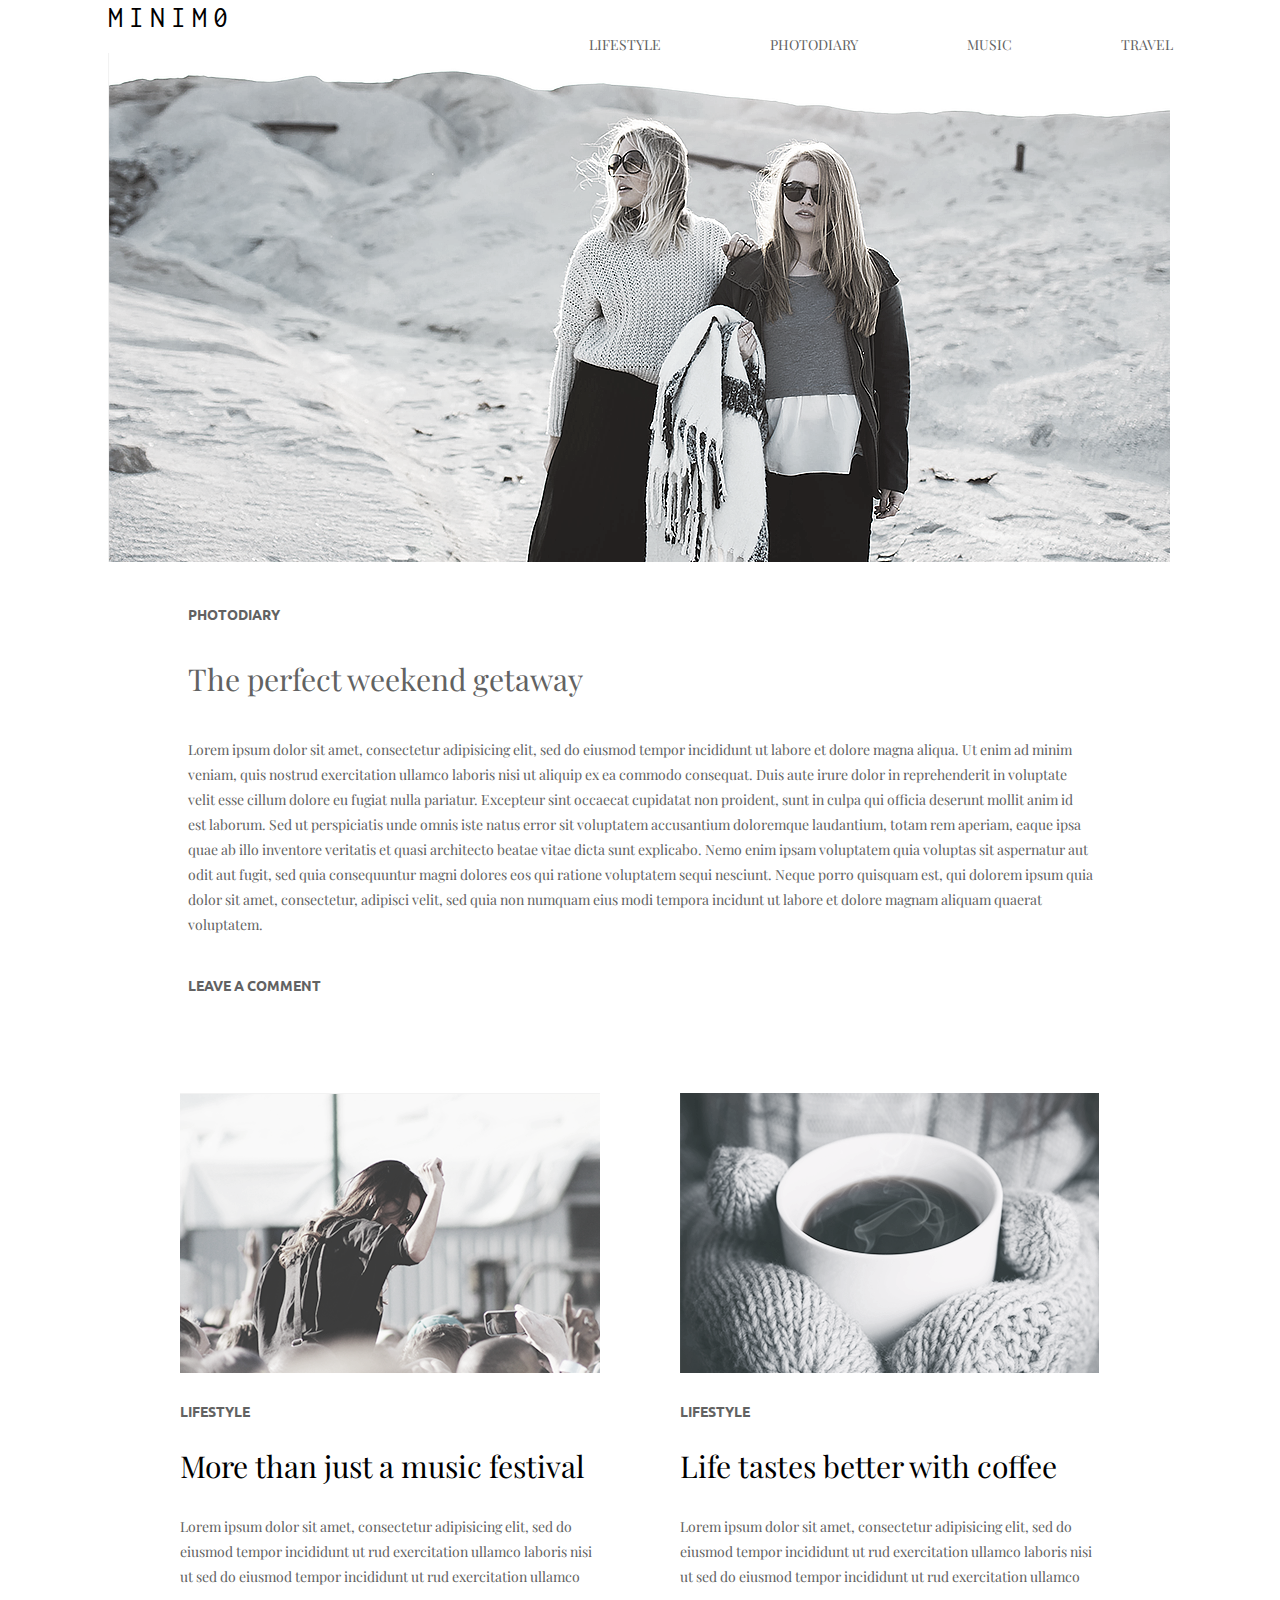
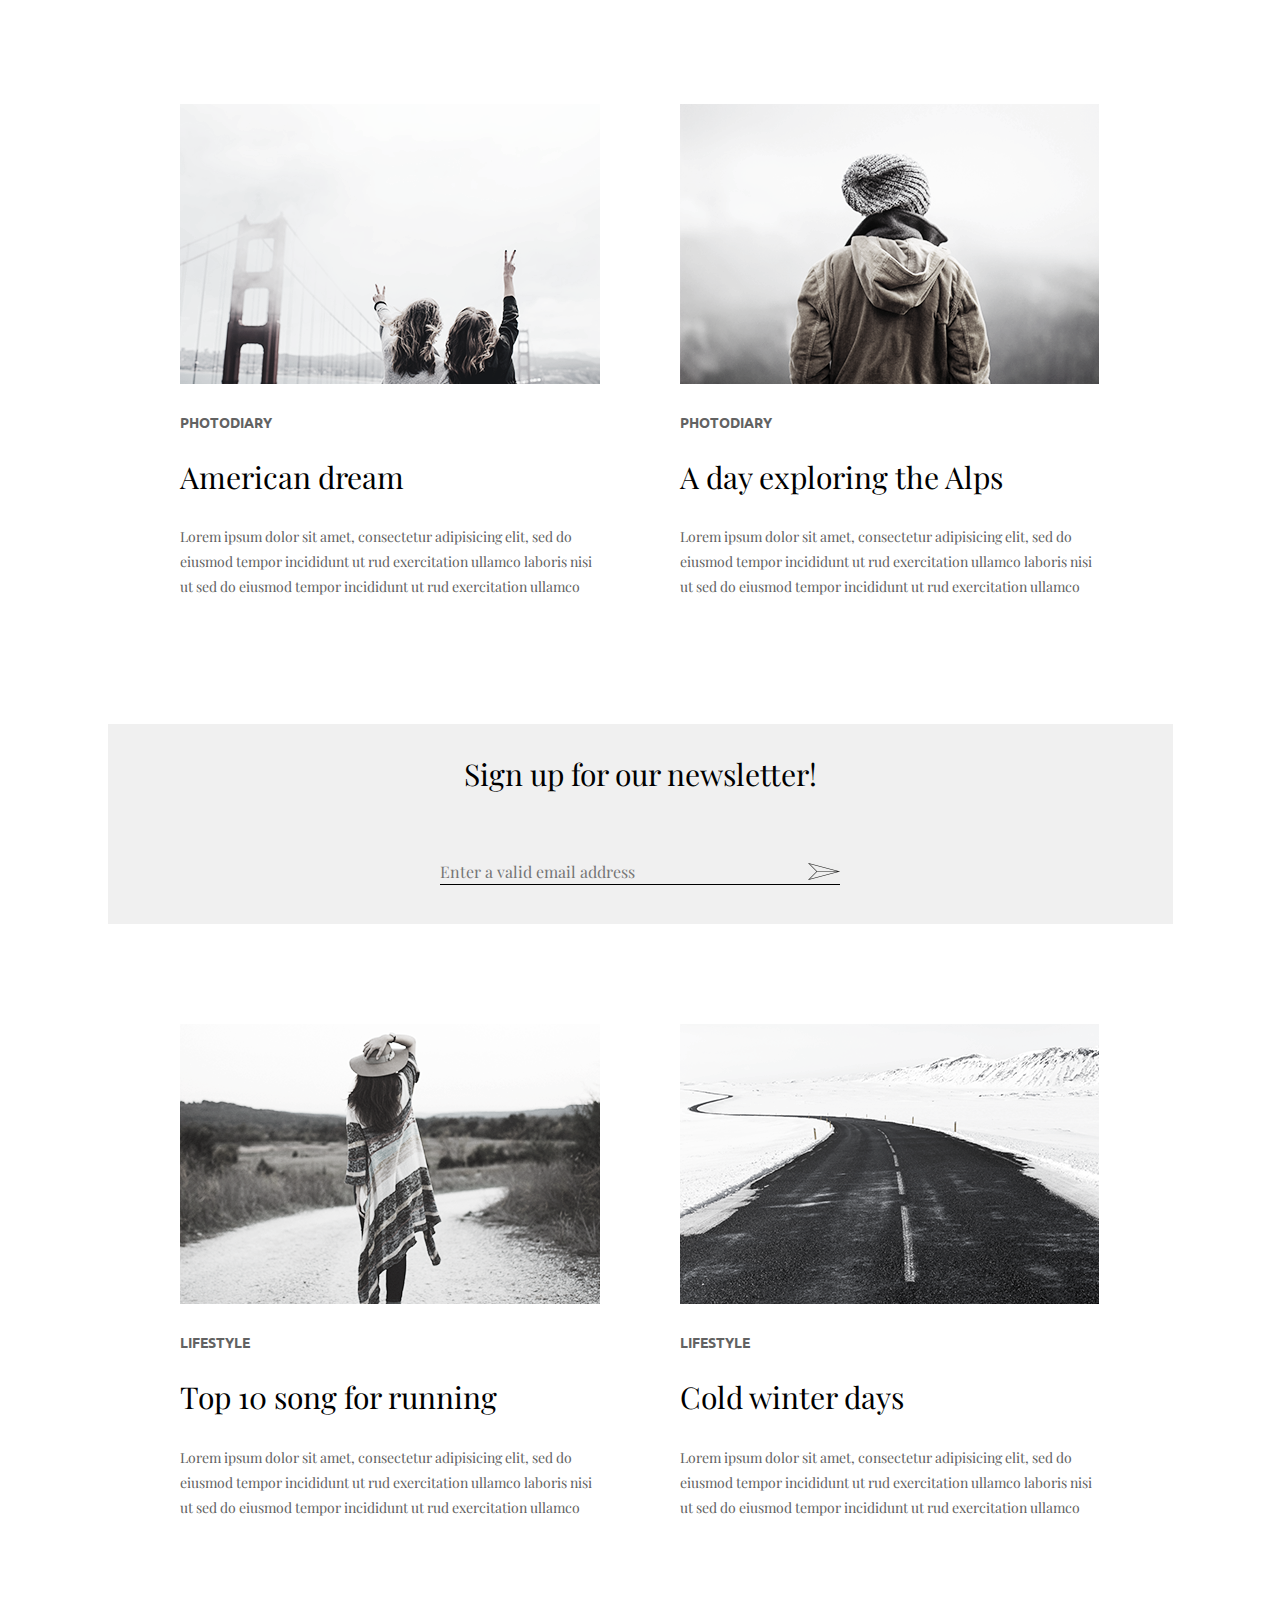
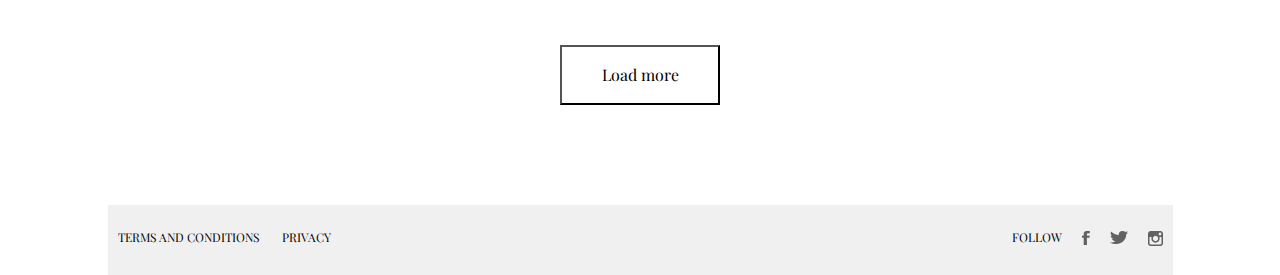
==== index.html @ f2d50d60 "Update index.html" ====
<!DOCTYPE html>
<html lang="en">
  <head>
    <meta charset="UTF-8" />
    <meta name="viewport" content="width=device-width, initial-scale=1.0 shrink-to-fit=no"/>
    <link rel="stylesheet" href="css/normalize.css" />
    <link rel="stylesheet" href="css/style.css" />
    <link rel="shortcut icon" href="img/favicon.png" type="image/x-icon" />
    <title>Minimo</title>
  </head>
  <body>

<div class="container">
  <!-- Start block header -->
  <header class="header">
    <nav class="header__menu">
      <ul class="header__ul">
        <li class="header__logo">minim0</li>
        <li class="header__li"><a href="#lifestyle">lifestyle</a></li>
        <li class="header__li"><a href="#photodiary">photodiary</a></li>
        <li class="header__li"><a href="#music">music</a></li>
        <li class="header__li"><a href="#travel">travel</a></li>
      </ul>
    </nav>
  <img class="header__img" src="img/image.png"></img>
</header>
<!-- End block header -->

<!-- Start block item -->
  <div class="item">
    <h4 class="item__h4"><a name="photodiary">photodiary</a></h4>
    <div class="item__title">The perfect weekend getaway</div>
    <div class="item__text">Lorem ipsum dolor sit amet, consectetur adipisicing elit, sed do eiusmod tempor incididunt ut labore et dolore magna aliqua. Ut enim ad minim veniam, quis nostrud exercitation ullamco laboris nisi ut aliquip ex ea commodo consequat. Duis aute irure dolor in reprehenderit in voluptate velit esse cillum dolore eu fugiat nulla pariatur. Excepteur sint occaecat cupidatat non proident, sunt in culpa qui officia deserunt mollit anim id est laborum. Sed ut perspiciatis unde omnis iste natus error sit voluptatem accusantium doloremque laudantium, totam rem aperiam, eaque ipsa quae ab illo inventore veritatis et quasi architecto beatae vitae dicta sunt explicabo. Nemo enim ipsam voluptatem quia voluptas sit aspernatur aut odit aut fugit, sed quia consequuntur magni dolores eos qui ratione voluptatem sequi nesciunt. Neque porro quisquam est, qui dolorem ipsum quia dolor sit amet, consectetur, adipisci velit, sed quia non numquam eius modi tempora incidunt ut labore et dolore magnam aliquam quaerat voluptatem.</div>
    <h4 class="item__h4">leave a comment</h4>
</div>

<!-- End block item -->

<!-- Start block cards -->
<div class="cards">
  <div class="cards_container">
    <div class="cards_box-1">
      <img src="img/img_1.png" alt="More than just a music festival">
      <h4 class="cards__h4"><a name="lifestyle">lifestyle</a></h4>
      <div class="cards__title">More than just a music festival</div>
      <div class="cards__text">Lorem ipsum dolor sit amet, consectetur adipisicing elit, sed do eiusmod tempor incididunt ut rud exercitation ullamco laboris nisi ut sed do eiusmod tempor incididunt ut rud exercitation ullamco</div>
    </div>
    <div class="cards_box-2">
      <img src="img/img_2.png" alt="Life tastes better with coffee">
      <h4 class="cards__h4"><a name="lifestyle">lifestyle</a></h4>
      <div class="cards__title">Life tastes better with coffee</div>
      <div class="cards__text">Lorem ipsum dolor sit amet, consectetur adipisicing elit, sed do eiusmod tempor incididunt ut rud exercitation ullamco laboris nisi ut sed do eiusmod tempor incididunt ut rud exercitation ullamco</div>
    </div>
    <div class="cards_box-3">
      <img src="img/img_3.png" alt="American dream">
      <h4 class="cards__h4"><a name="photodiary">photodiary</a></h4>
      <div class="cards__title">American dream</div>
      <div class="cards__text">Lorem ipsum dolor sit amet, consectetur adipisicing elit, sed do eiusmod tempor incididunt ut rud exercitation ullamco laboris nisi ut sed do eiusmod tempor incididunt ut rud exercitation ullamco</div>
    </div>
    <div class="cards_box-4">
      <img src="img/img_4.png" alt="A day exploring the Alps">
      <h4 class="cards__h4"><a name="photodiary">photodiary</a></h4>
      <div class="cards__title">A day exploring the Alps</div>
      <div class="cards__text">Lorem ipsum dolor sit amet, consectetur adipisicing elit, sed do eiusmod tempor incididunt ut rud exercitation ullamco laboris nisi ut sed do eiusmod tempor incididunt ut rud exercitation ullamco</div>
    </div>
  </div>
</div>
<!-- End block cards -->

<!-- Start block email -->
<div class="email">
  <div class="email__title">Sign up for our newsletter!</div>
  <form action="">
    <input type="email" placeholder="Enter a valid email address" class="email__placeholder">
    <button class="email__send"><img src="img/send.png" alt="send"></button>
  </form>
</div>
<!-- End block email -->

<!-- Start block cards -->
<div class="cards">
  <div class="cards_container">
    <div class="cards_box-1">
      <img src="img/img_5.png" alt="Top 10 song for running">
      <h4 class="cards__h4"><a name="lifestyle">lifestyle</a></h4>
      <div class="cards__title">Top 10 song for running</div>
      <div class="cards__text">Lorem ipsum dolor sit amet, consectetur adipisicing elit, sed do eiusmod tempor incididunt ut rud exercitation ullamco laboris nisi ut sed do eiusmod tempor incididunt ut rud exercitation ullamco</div>
    </div>
    <div class="cards_box-2">
      <img src="img/img_6.png" alt="Cold winter days">
      <h4 class="cards__h4"><a name="lifestyle">lifestyle</a></h4>
      <div class="cards__title">Cold winter days</div>
      <div class="cards__text">Lorem ipsum dolor sit amet, consectetur adipisicing elit, sed do eiusmod tempor incididunt ut rud exercitation ullamco laboris nisi ut sed do eiusmod tempor incididunt ut rud exercitation ullamco</div>
    </div>
  </div>
  <button class="cards__btn">Load more</button>
</div>
<!-- End block cards -->

<!-- Start block footer -->
<footer class="footer">
  <div class="footer__about">
    <nav class="footer__menu">
      <ul class="footer__ul">
        <div class="footer__left"> 
          <li class="footer__li">Terms and conditions</li>
          <li class="footer__li">Privacy</li>
          <li class="footer__li footer__icon"><img src="img/instagram.png" alt="instagram"></li>
          <li class="footer__li footer__icon"><img src="img/twitter.png" alt="twitter"></li>
          <li class="footer__li footer__icon"><img src="img/facebook.png" alt="facebook"></li>
          <li class="footer__li footer__icon">Follow</li>
      </div>
      </ul>
    </nav>
  </div>
</footer>
<!-- End block footer -->
</div>

    <script src="js/main.js"></script>
  </body>
</html>
---- css/style.css ----
/* fonts */
@import url("https://fonts.googleapis.com/css2?family=Inconsolata&display=swap");
@import url("https://fonts.googleapis.com/css2?family=Playfair+Display&display=swap");
@import url("https://fonts.googleapis.com/css2?family=Ubuntu:wght@300&display=swap");

* {
  margin: 0;
  padding: 0;
  box-sizing: border-box;
}

body {
  display: grid;
  place-items: center;
}

.container {
  max-width: 1065px;
}

.header__logo {
  font-family: "Inconsolata", monospace;
  text-transform: uppercase;
  font-size: 30px;
  letter-spacing: 6px;
  cursor: pointer;
  text-align: start;
}

.header__ul {
  list-style: none;
  text-transform: uppercase;
  font-family: "Playfair Display", serif;
  text-align: end;
  word-spacing: 105px;
}

.header__li {
  display: inline-block;
}

li > a {
  text-decoration: none;
  color: #626262;
  font-size: 14px;
  text-align: right;
}

a {
  text-decoration: none;
  color: #626262;
  font-size: 14px;
  text-align: right;
}

.header__img {
  max-width: 100%;
}

.item {
  max-width: 1065px;
  display: grid;
  grid-template-rows: repeat (4, 100px);
  row-gap: 40px;
  margin: 40px 0 100px 0;
  padding: 0 80px 0 80px;
}

.item__h4 {
  font-family: "Ubuntu", sans-serif;
  text-transform: uppercase;
  color: #626262;
  font-size: 14px;
  cursor: pointer;
}

.item__title {
  font-family: "Playfair Display", serif;
  color: #626262;
  font-size: 30px;
}

.item__text {
  font-family: "Playfair Display", serif;
  color: #626262;
  font-size: 14px;
  line-height: 25px;
}

.cards {
  margin-bottom: 100px;
  display: grid;
  row-gap: 100px;
}

.cards_box-1,
.cards_box-3 {
  display: grid;
  place-items: start end;
  row-gap: 30px;
}

.cards_box-2,
.cards_box-4 {
  display: grid;
  place-items: center start;
  row-gap: 30px;
}

.cards_container {
  display: grid;
  gap: 90px;
  column-gap: 80px;
  grid-template-columns: repeat(2, 1fr);
}

.cards__h4 {
  font-family: "Ubuntu", sans-serif;
  text-transform: uppercase;
  color: #626262;
  font-size: 14px;
  cursor: pointer;
  width: 420px;
}

.cards__title {
  font-family: "Playfair Display", serif;
  color: #000000;
  font-size: 30px;
  width: 420px;
}

.cards__text {
  font-family: "Playfair Display", serif;
  color: #626262;
  font-size: 14px;
  line-height: 25px;
  width: 420px;
  height: 100px;
}

.email {
  font-family: "Playfair Display", serif;
  background-color: #f0f0f0;
  display: grid;
  grid-template-rows: repeat(2, 1fr);
  align-items: center;
  justify-content: center;
  width: 100%;
  height: 200px;
  margin-bottom: 100px;
}

.email__title {
  font-size: 30px;
  text-align: center;
}

form {
  font-size: 16px;
  border-bottom: 1px solid #000;
  width: 400px;
}

.email__placeholder {
  border: none;
  color: #000;
  background-color: #f0f0f0;
  width: 300px;
}

.email__placeholder:active {
  border: none;
  color: #000;
  background-color: #f0f0f0;
  width: 300px;
}

.email__send {
  border: none;
  float: right;
  cursor: pointer;
}

.cards__btn {
  font-family: "Playfair Display", serif;
  width: 160px;
  height: 60px;
  margin: auto;
  background-color: white;
  cursor: pointer;
}

.footer {
  display: grid;
  grid-template-rows: repeat(1, 1fr);
  align-items: center;
  background-color: #f0f0f0;
  height: 70px;
  width: 100%;
}

.footer__left {
  font-family: "Playfair Display", serif;
  text-transform: uppercase;
  color: #000;
}

.footer__ul {
  list-style: none;
  text-transform: uppercase;
  font-family: "Playfair Display", serif;
  font-size: 12px;
}

.footer__li {
  display: inline-block;
  padding: 10px;
}

.footer__icon {
  float: right;
  cursor: pointer;
}
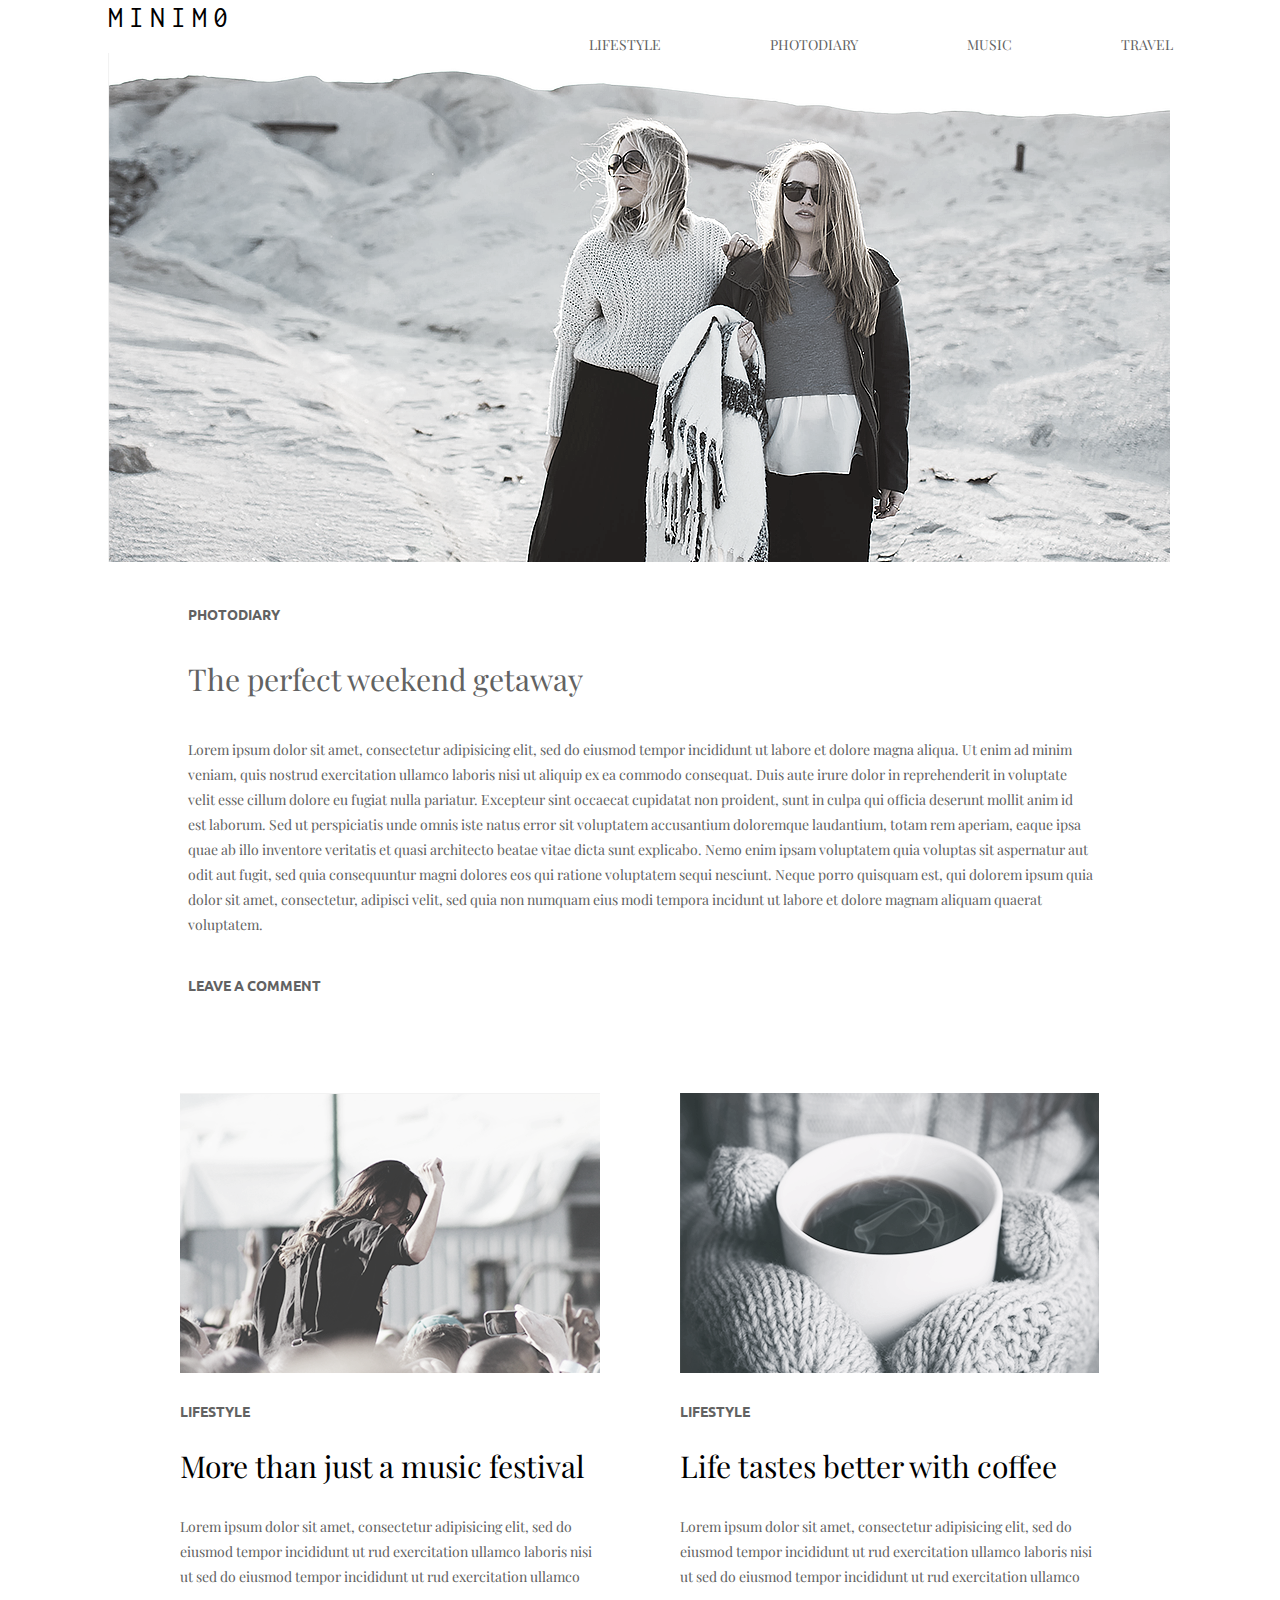
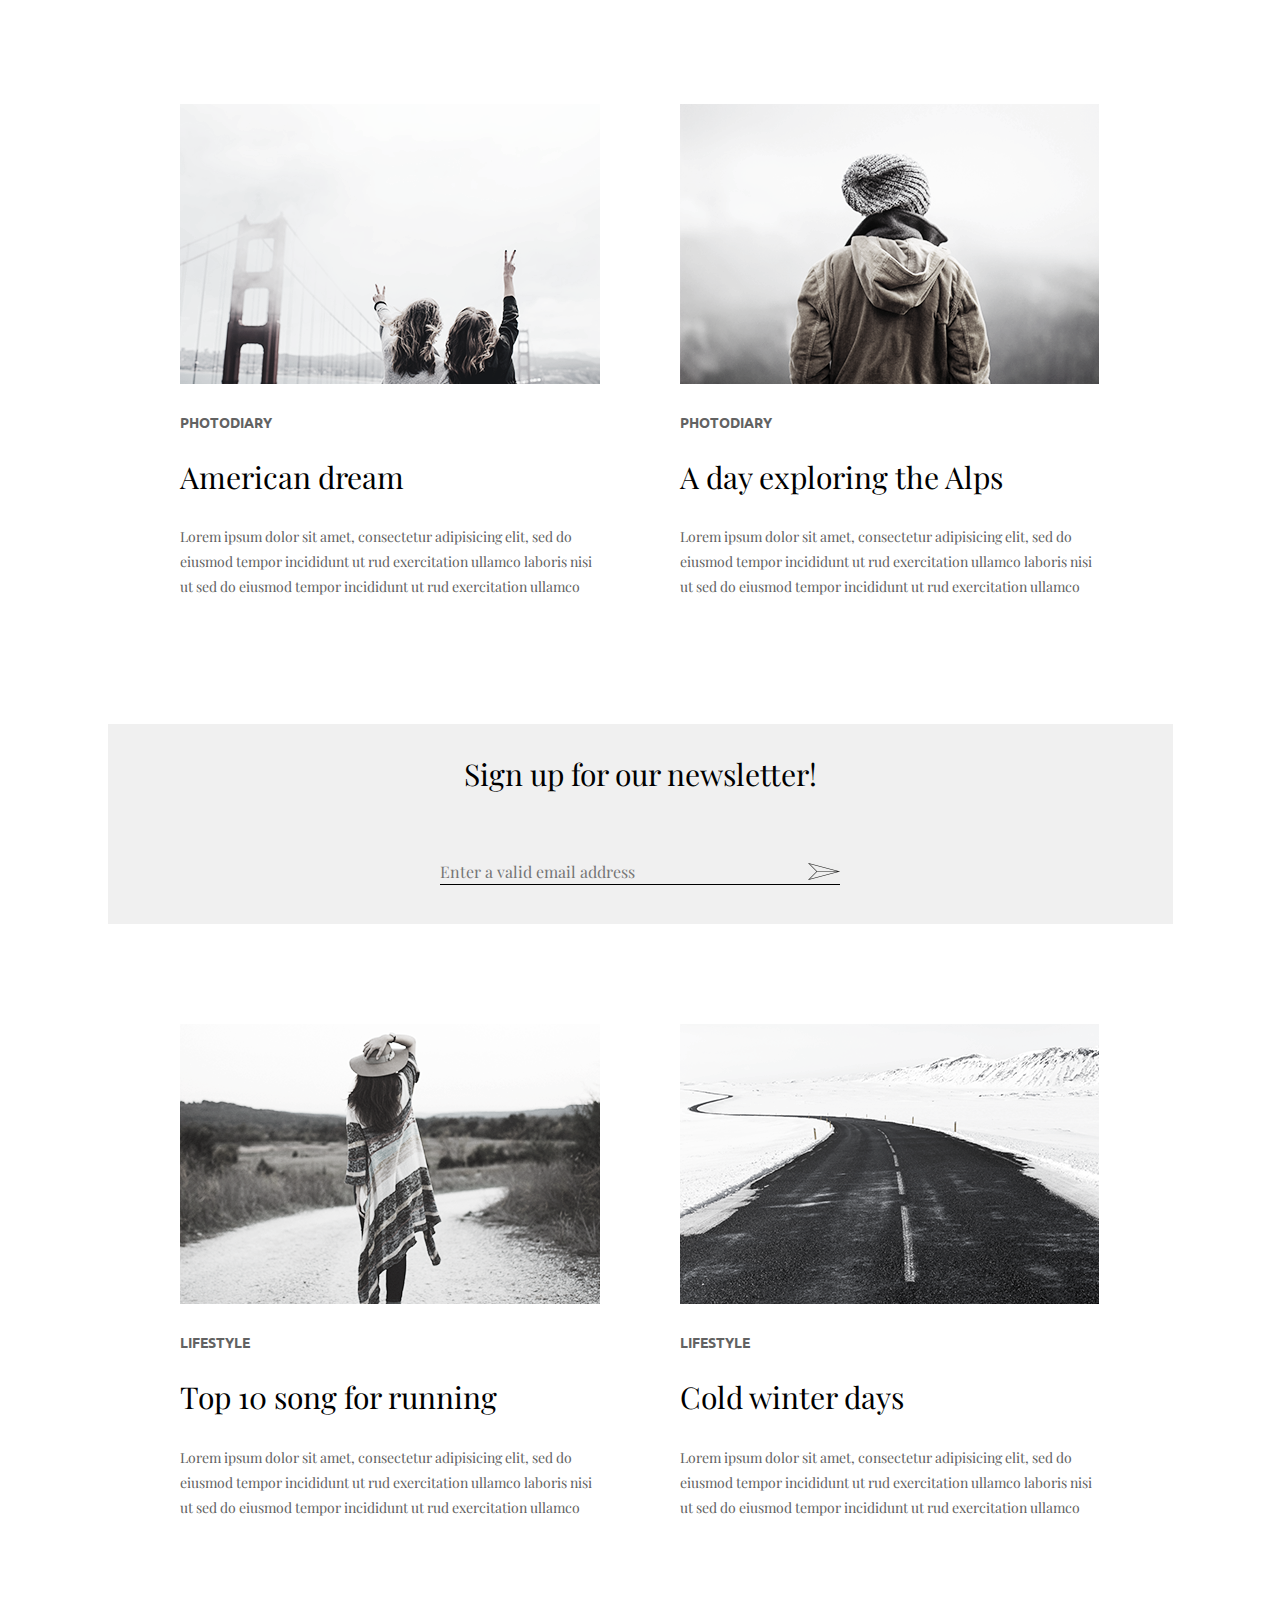
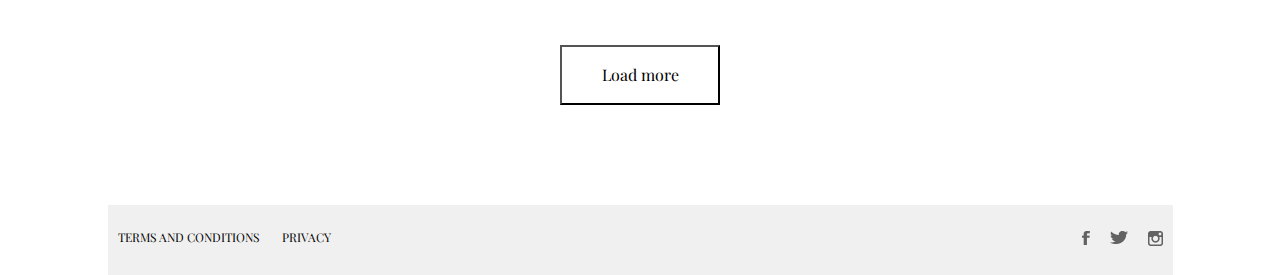
==== commit 37d0c4af: "Add media" ====
--- a/index.html
+++ b/index.html
@@ -2,7 +2,7 @@
 <html lang="en">
   <head>
     <meta charset="UTF-8" />
-    <meta name="viewport" content="width=device-width, initial-scale=1.0 shrink-to-fit=no"/>
+    <meta name="viewport" content="width=device-width, initial-scale=1.0, maximum-scale=1.0, user-scalable=no">
     <link rel="stylesheet" href="css/normalize.css" />
     <link rel="stylesheet" href="css/style.css" />
     <link rel="shortcut icon" href="img/favicon.png" type="image/x-icon" />
@@ -22,6 +22,9 @@
         <li class="header__li"><a href="#travel">travel</a></li>
       </ul>
     </nav>
+    <button class="header__menu-open">
+      <img src="img/hamburgermenu_120234.svg" alt="Open menu">
+    </button>
   <img class="header__img" src="img/image.png"></img>
 </header>
 <!-- End block header -->
@@ -108,7 +111,6 @@
           <li class="footer__li footer__icon"><img src="img/instagram.png" alt="instagram"></li>
           <li class="footer__li footer__icon"><img src="img/twitter.png" alt="twitter"></li>
           <li class="footer__li footer__icon"><img src="img/facebook.png" alt="facebook"></li>
-          <li class="footer__li footer__icon">Follow</li>
       </div>
       </ul>
     </nav>
--- a/css/style.css
+++ b/css/style.css
@@ -12,10 +12,12 @@
 body {
   display: grid;
   place-items: center;
+  /* width: 100%; */
 }
 
 .container {
   max-width: 1065px;
+  /* width: 100%; */
 }
 
 .header__logo {
@@ -51,6 +53,15 @@
   color: #626262;
   font-size: 14px;
   text-align: right;
+}
+
+.header__menu-open {
+  border: none;
+  background: none;
+  cursor: pointer;
+  float: right;
+  display: none;
+  margin-top: 20px;
 }
 
 .header__img {
@@ -111,7 +122,7 @@
   display: grid;
   gap: 90px;
   column-gap: 80px;
-  grid-template-columns: repeat(2, 1fr);
+  grid-template-columns: repeat(auto-fit, minmax(400px, 1fr));
 }
 
 .cards__h4 {
@@ -222,3 +233,87 @@
   float: right;
   cursor: pointer;
 }
+
+/* MEDIA */
+
+@media screen and (max-width: 1200px) {
+  .container {
+    width: 1140px;
+  }
+}
+
+@media screen and (max-width: 1199px) {
+  .container {
+    width: 960px;
+  }
+}
+
+@media screen and (max-width: 991px) {
+  .container {
+    width: 720px;
+  }
+
+  .cards_box-1,
+  .cards_box-3 {
+    display: grid;
+    place-items: center;
+    row-gap: 30px;
+  }
+
+  .cards_box-2,
+  .cards_box-4 {
+    display: grid;
+    place-items: center;
+    row-gap: 30px;
+  }
+}
+
+@media screen and (max-width: 767px) {
+  .container {
+    width: 540px;
+  }
+
+  .header__menu {
+    display: none;
+  }
+
+  .header__menu-open {
+    display: block;
+  }
+
+  .item {
+    padding: 0 20px 0 20px;
+    row-gap: 20px;
+    margin: 40px 0 50px 0;
+  }
+
+  .cards_container {
+    gap: 60px;
+  }
+
+  .cards_box-1,
+  .cards_box-3 {
+    display: grid;
+    place-items: center;
+    row-gap: 30px;
+  }
+
+  .cards_box-2,
+  .cards_box-4 {
+    display: grid;
+    place-items: center;
+    row-gap: 30px;
+  }
+}
+
+@media screen and (max-width: 540px) {
+  .container {
+    width: 500px;
+  }
+}
+
+@media screen and (max-width: 500px) {
+  .container {
+    width: 400px;
+  }
+}
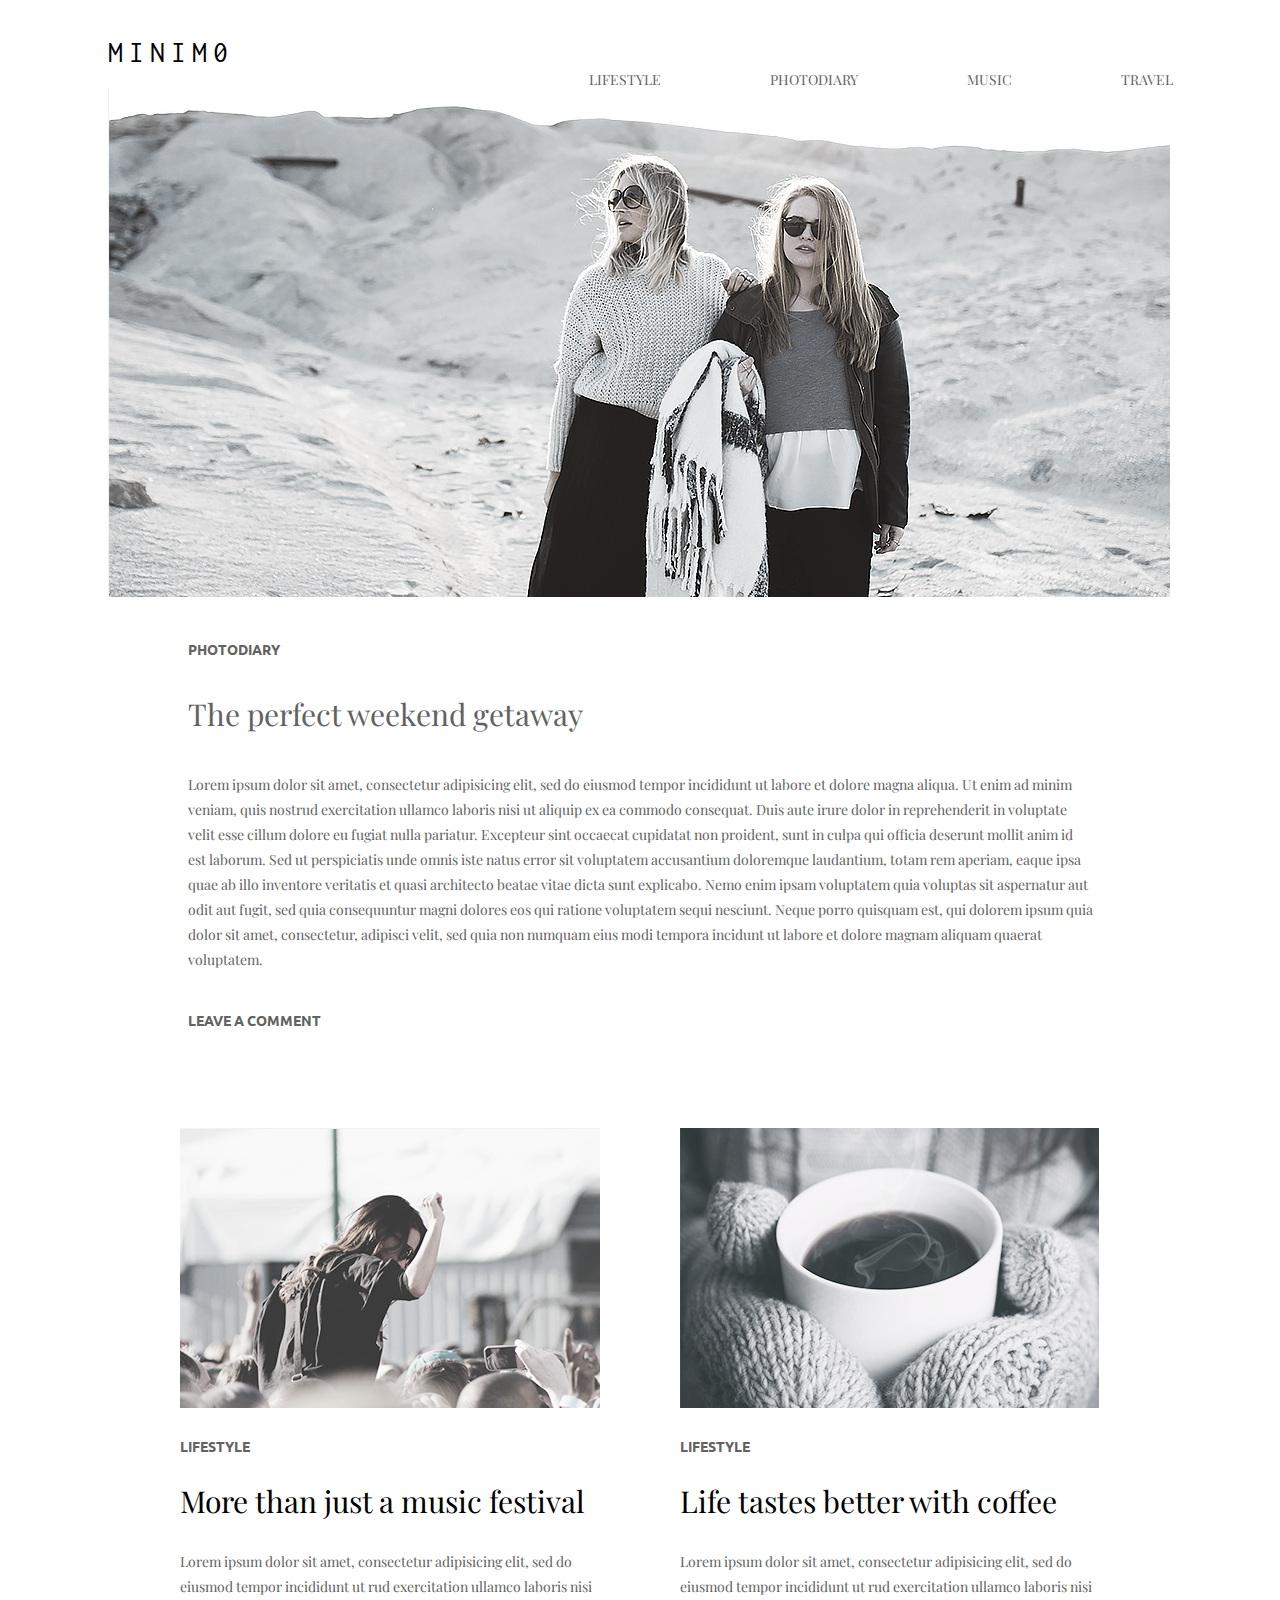
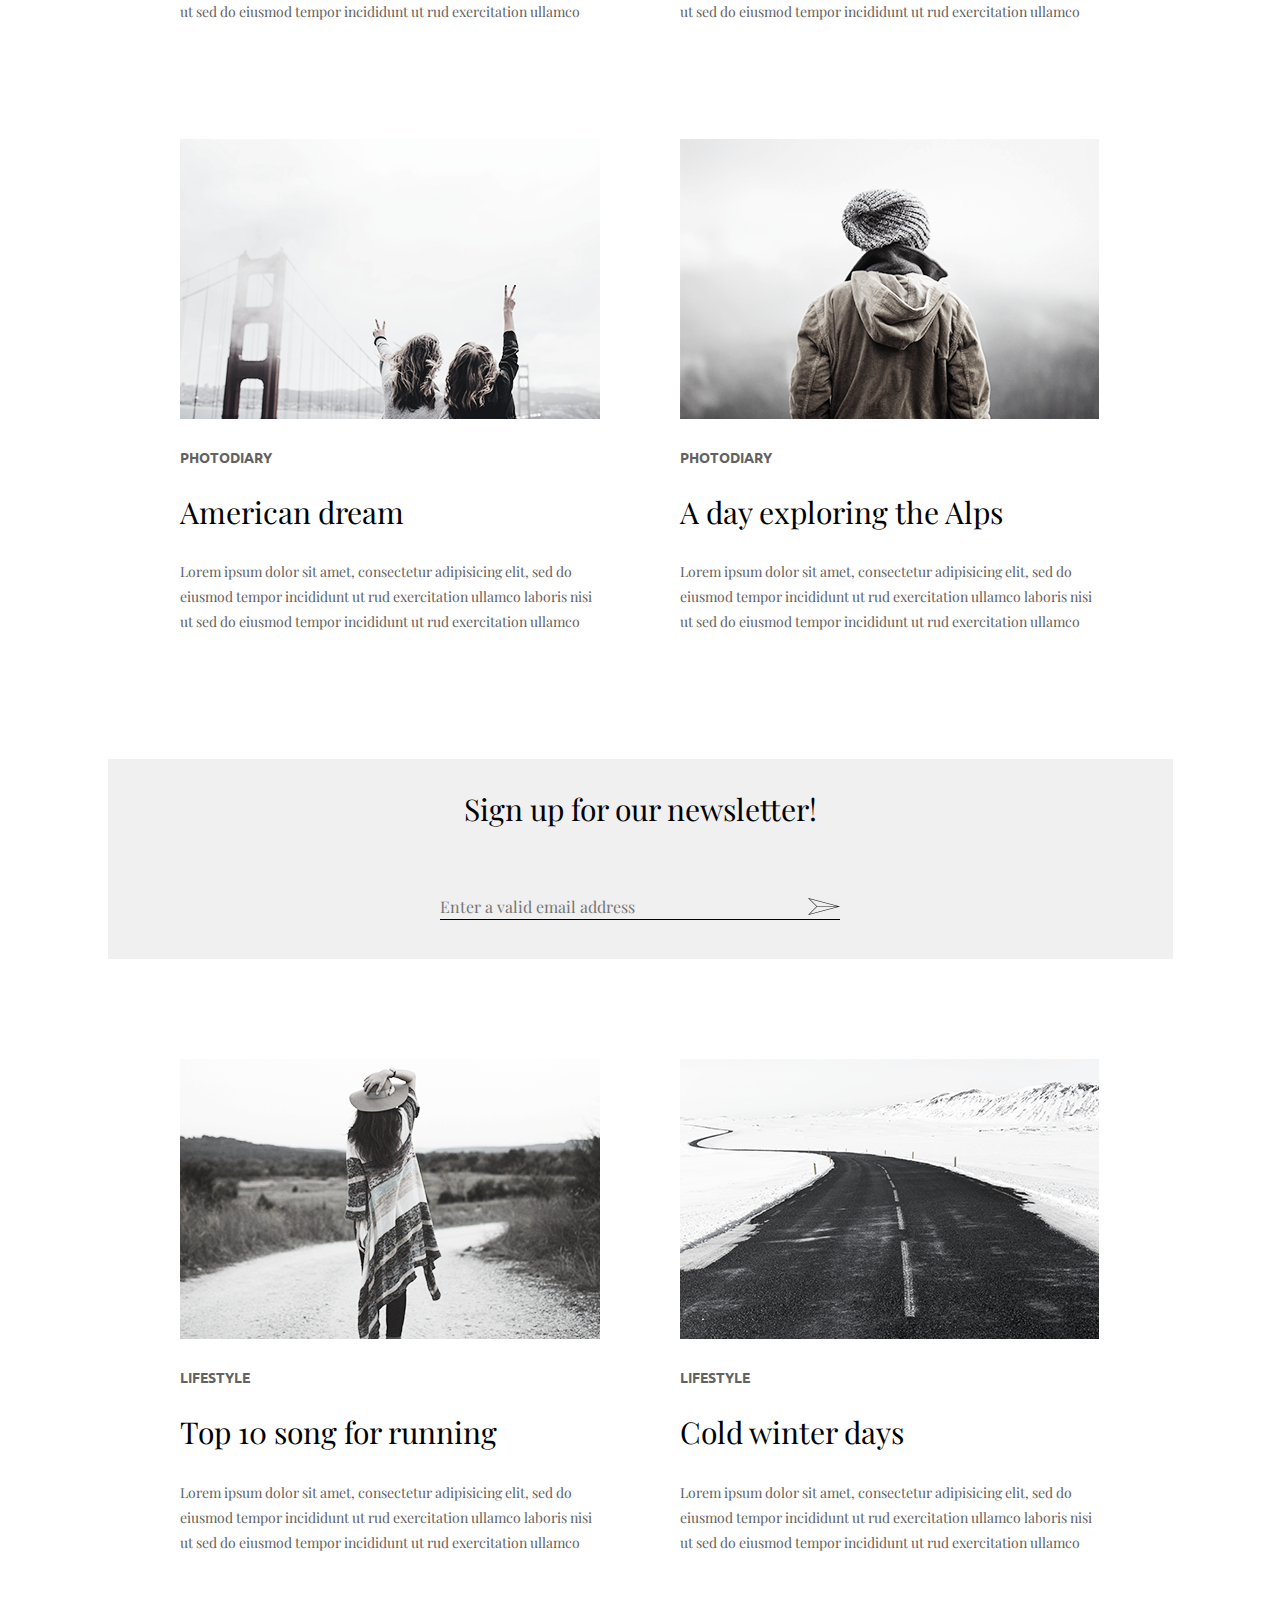
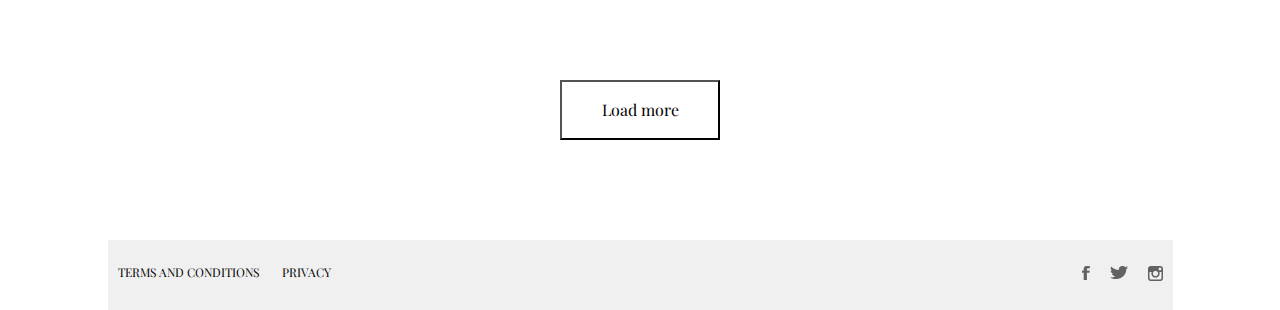
==== commit e50fd504: "Add drop down menu" ====
--- a/index.html
+++ b/index.html
@@ -13,18 +13,19 @@
 <div class="container">
   <!-- Start block header -->
   <header class="header">
+    <div class="header__logo">minim0</div>
+    <button id = "btn-menu" class="header__menu-open" onclick="toogleMenu()">
+      <img src="img/hamburgermenu_120234.svg" alt="Open menu">
+    </button>
     <nav class="header__menu">
-      <ul class="header__ul">
-        <li class="header__logo">minim0</li>
+      <ul class="header__ul" id = "list-menu">
         <li class="header__li"><a href="#lifestyle">lifestyle</a></li>
         <li class="header__li"><a href="#photodiary">photodiary</a></li>
         <li class="header__li"><a href="#music">music</a></li>
         <li class="header__li"><a href="#travel">travel</a></li>
       </ul>
     </nav>
-    <button class="header__menu-open">
-      <img src="img/hamburgermenu_120234.svg" alt="Open menu">
-    </button>
+
   <img class="header__img" src="img/image.png"></img>
 </header>
 <!-- End block header -->
--- a/css/style.css
+++ b/css/style.css
@@ -27,6 +27,7 @@
   letter-spacing: 6px;
   cursor: pointer;
   text-align: start;
+  margin-top: 35px;
 }
 
 .header__ul {
@@ -274,7 +275,24 @@
   }
 
   .header__menu {
-    display: none;
+    /* display: none; */
+  }
+
+  .header__ul {
+    margin: 0;
+    flex-direction: column;
+    position: fixed;
+    left: 100%;
+    top: 0;
+    transition: 0.1s;
+  }
+
+  .header__ul.active {
+    left: 0;
+  }
+
+  .header__ul > li {
+    width: 100%;
   }
 
   .header__menu-open {
@@ -284,7 +302,7 @@
   .item {
     padding: 0 20px 0 20px;
     row-gap: 20px;
-    margin: 40px 0 50px 0;
+    margin: 20px 0 50px 0;
   }
 
   .cards_container {
